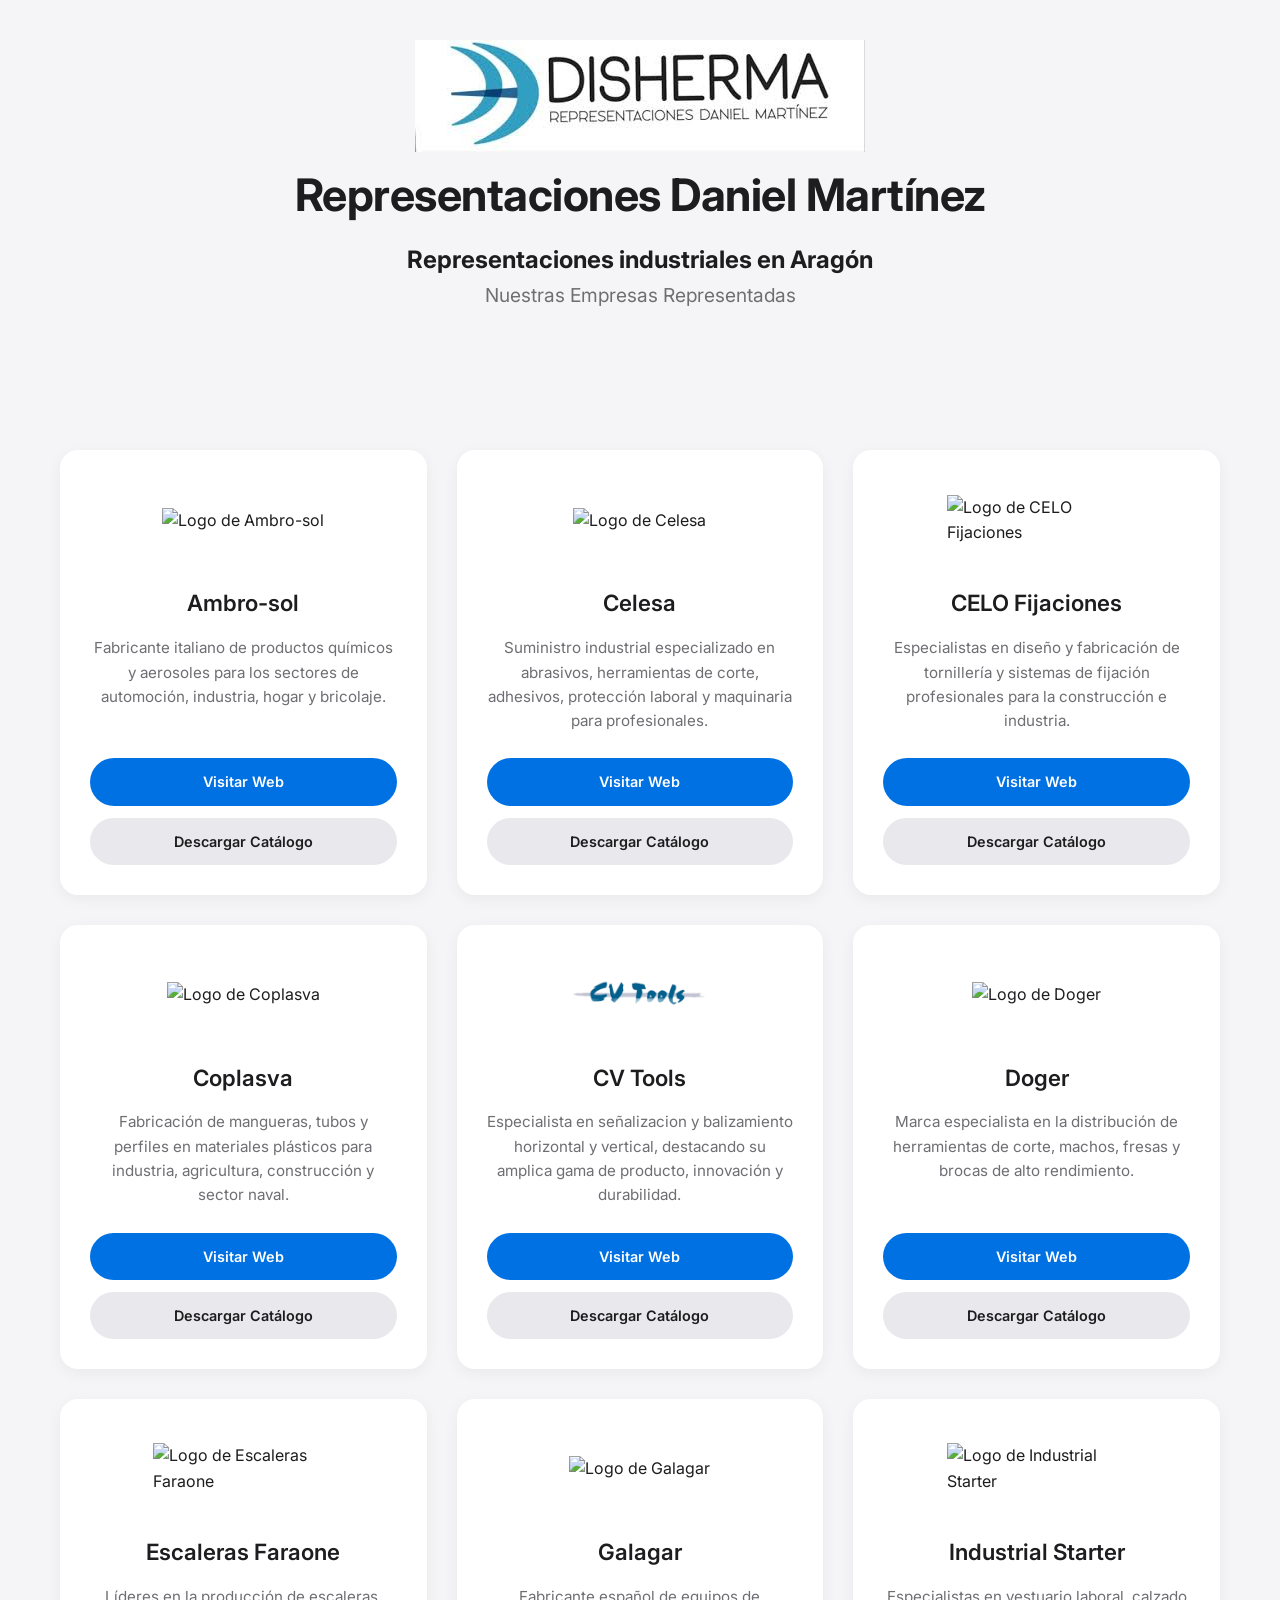
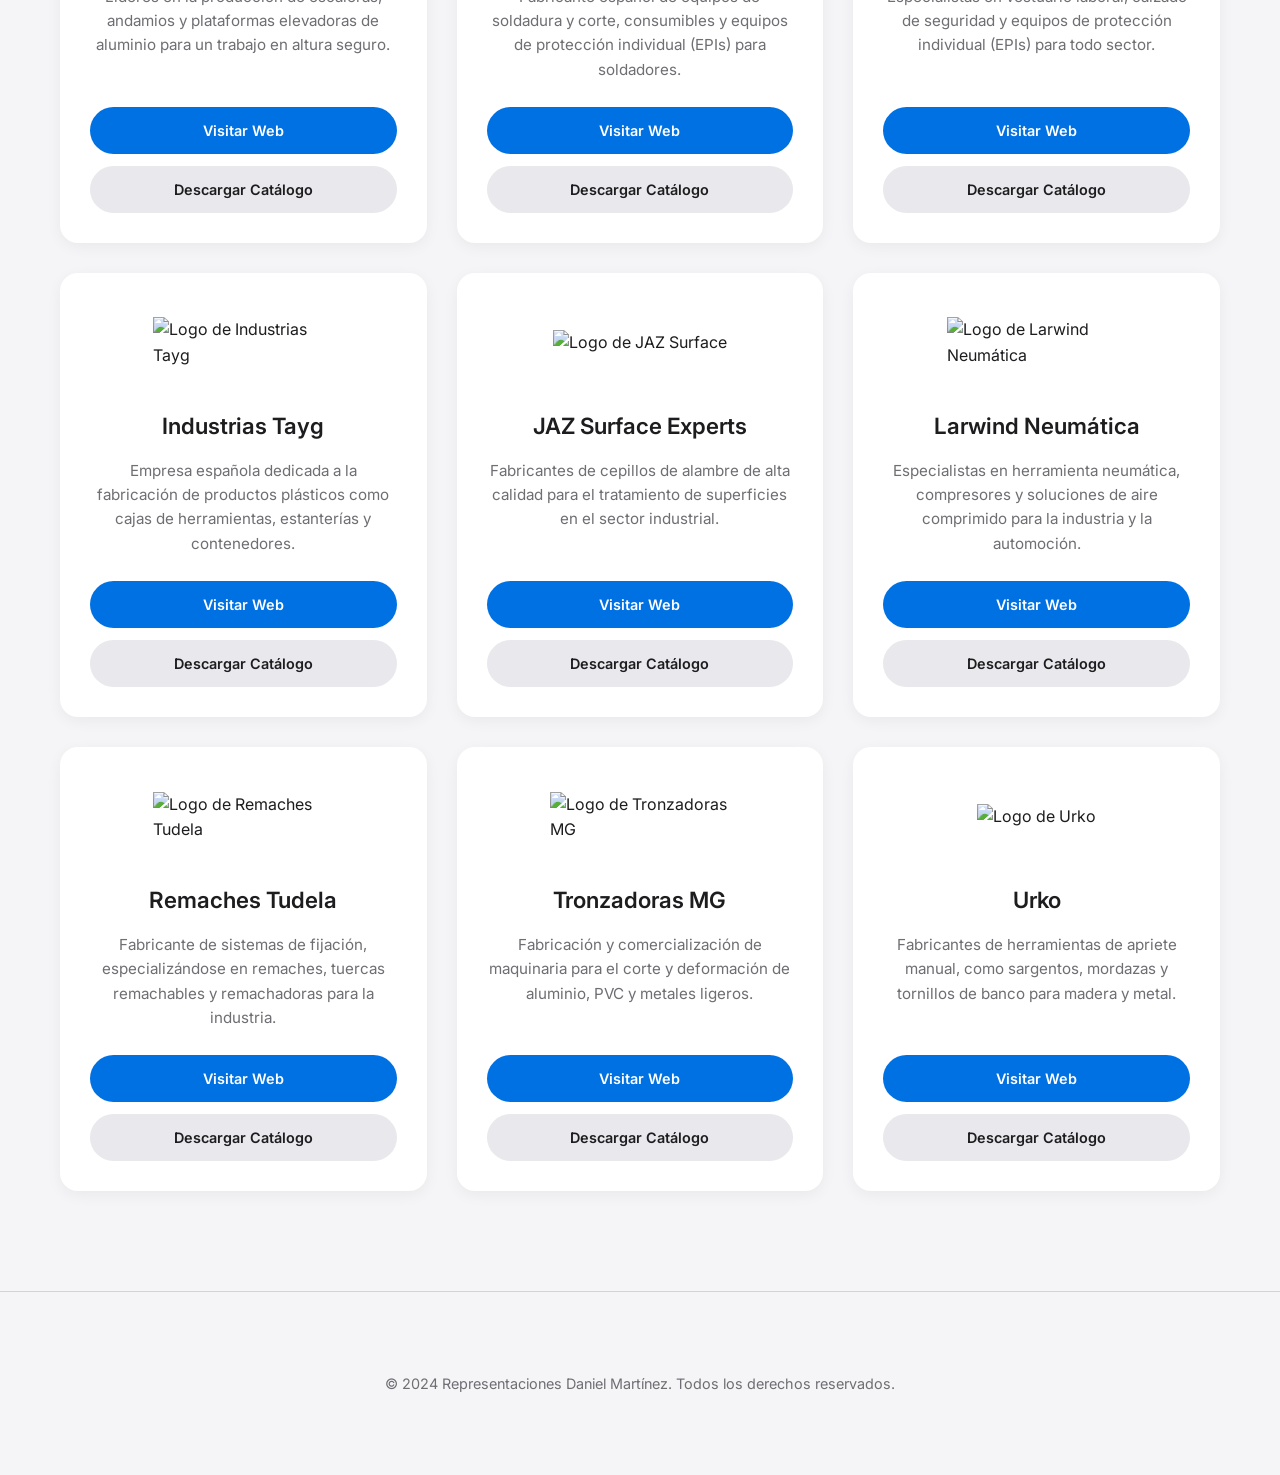
==== index.html @ 3b3a5c5c "Primer Commit" ====
<!DOCTYPE html>
<html lang="es">
<head>
    <meta charset="UTF-8">
    <meta name="viewport" content="width=device-width, initial-scale=1.0">
    <title>Representaciones Daniel Martínez - Nuestras Empresas</title>
    <link rel="preconnect" href="https://fonts.googleapis.com">
    <link rel="preconnect" href="https://fonts.gstatic.com" crossorigin>
    <link href="https://fonts.googleapis.com/css2?family=Inter:wght@400;600;700&display=swap" rel="stylesheet">
    <style>
        :root {
            --background-color: #f5f5f7;
            --card-background: #ffffff;
            --text-color-primary: #1d1d1f;
            --text-color-secondary: #6e6e73;
            --accent-color: #0071e3;
            --border-color: #d2d2d7;
        }
        * { margin: 0; padding: 0; box-sizing: border-box; }
        body {
            font-family: 'Inter', -apple-system, BlinkMacSystemFont, "Segoe UI", Roboto, Helvetica, Arial, sans-serif;
            background-color: var(--background-color);
            color: var(--text-color-primary);
            line-height: 1.6;
        }
        .container { max-width: 1200px; margin: 0 auto; padding: 40px 20px; }
        header { text-align: center; margin-bottom: 60px; }
        header h1 { font-size: 2.8rem; font-weight: 700; letter-spacing: -0.5px; margin-bottom: 10px; }
        header p { font-size: 1.2rem; color: var(--text-color-secondary); }
        .empresas-grid { display: grid; grid-template-columns: repeat(auto-fit, minmax(320px, 1fr)); gap: 30px; }
        .empresa-card {
            background-color: var(--card-background);
            border-radius: 18px;
            padding: 30px;
            box-shadow: 0 4px 15px rgba(0, 0, 0, 0.05);
            transition: transform 0.3s ease, box-shadow 0.3s ease;
            display: flex;
            flex-direction: column;
            justify-content: space-between;
        }
        .empresa-card:hover { transform: translateY(-8px); box-shadow: 0 10px 25px rgba(0, 0, 0, 0.1); }
        .empresa-logo { height: 80px; margin-bottom: 25px; display: flex; align-items: center; justify-content: center; }
        .empresa-logo img { max-height: 100%; max-width: 180px; object-fit: contain; }
        .empresa-card h3 { font-size: 1.4rem; font-weight: 600; margin-bottom: 15px; text-align: center; }
        .empresa-card .description { color: var(--text-color-secondary); font-size: 0.95rem; flex-grow: 1; margin-bottom: 25px; text-align: center; }
        .card-actions { display: flex; flex-direction: column; gap: 12px; }
        .btn { display: inline-block; padding: 12px 20px; border-radius: 99px; text-decoration: none; font-weight: 600; font-size: 0.9rem; transition: background-color 0.3s ease, color 0.3s ease; text-align: center;}
        .btn-web { background-color: var(--accent-color); color: #fff; }
        .btn-web:hover { background-color: #0077ed; }
        .btn-catalogo { background-color: #e8e8ed; color: var(--text-color-primary); }
        .btn-catalogo:hover { background-color: #dcdce1; }
        footer { text-align: center; padding: 40px 20px; margin-top: 60px; border-top: 1px solid var(--border-color); }
        footer p { color: var(--text-color-secondary); font-size: 0.9rem; }
        @media (max-width: 768px) {
            header h1 { font-size: 2.2rem; }
            header p { font-size: 1rem; }
            .empresas-grid { grid-template-columns: 1fr; }
        }
    </style>
</head>
<body>

    <header>
        <div class="container">
            <img src="img/logo_disherno.jpeg" alt="Disherma">
            <h1>Representaciones Daniel Martínez</h1>
            <h2>Representaciones industriales en Aragón</h2>
            <p>Nuestras Empresas Representadas</p>
        </div>
    </header>

    <main>
        <div class="container">
            <div class="empresas-grid">

                <!-- Ambro-sol -->
                <div class="empresa-card">
                    <div>
                        <div class="empresa-logo"><img src="img/logo_ambrosol.png" alt="Logo de Ambro-sol"></div>
                        <h3>Ambro-sol</h3>
                        <p class="description">Fabricante italiano de productos químicos y aerosoles para los sectores de automoción, industria, hogar y bricolaje.</p>
                    </div>
                    <div class="card-actions">
                        <a href="https://www.ambro-sol.com/es/" target="_blank" class="btn btn-web">Visitar Web</a>
                        <a href="catalogos/catalogo_ambrosol.pdf" download class="btn btn-catalogo">Descargar Catálogo</a>
                    </div>
                </div>

                <!-- Celesa -->
                <div class="empresa-card">
                    <div>
                        <div class="empresa-logo"><img src="img/logo_celesa.png" alt="Logo de Celesa"></div>
                        <h3>Celesa</h3>
                        <p class="description">Suministro industrial especializado en abrasivos, herramientas de corte, adhesivos, protección laboral y maquinaria para profesionales.</p>
                    </div>
                    <div class="card-actions">
                        <a href="https://www.celesa.com/" target="_blank" class="btn btn-web">Visitar Web</a>
                        <a href="catalogos/catalogo_celesa.pdf" download class="btn btn-catalogo">Descargar Catálogo</a>
                    </div>
                </div>

                <!-- CELO Fijaciones -->
                <div class="empresa-card">
                    <div>
                        <div class="empresa-logo"><img src="img/logo_celo.png" alt="Logo de CELO Fijaciones"></div>
                        <h3>CELO Fijaciones</h3>
                        <p class="description">Especialistas en diseño y fabricación de tornillería y sistemas de fijación profesionales para la construcción e industria.</p>
                    </div>
                    <div class="card-actions">
                        <a href="https://www.celofijaciones.com/es/" target="_blank" class="btn btn-web">Visitar Web</a>
                        <a href="catalogos/catalogo_celo.pdf" download class="btn btn-catalogo">Descargar Catálogo</a>
                    </div>
                </div>

                <!-- Coplasva -->
                <div class="empresa-card">
                    <div>
                        <div class="empresa-logo"><img src="img/logo_coplasva.png" alt="Logo de Coplasva"></div>
                        <h3>Coplasva</h3>
                        <p class="description">Fabricación de mangueras, tubos y perfiles en materiales plásticos para industria, agricultura, construcción y sector naval.</p>
                    </div>
                    <div class="card-actions">
                        <a href="https://www.coplasva.com/" target="_blank" class="btn btn-web">Visitar Web</a>
                        <a href="catalogos/catalogo_coplasva.pdf" download class="btn btn-catalogo">Descargar Catálogo</a>
                    </div>
                </div>
                
                <!-- CV Tools -->
                <div class="empresa-card">
                    <div>
                        <div class="empresa-logo"><img src="img/logo_cvtools.png" alt="Logo de CV Tools"></div>
                        <h3>CV Tools</h3>
                        <p class="description">Especialista en señalizacion y balizamiento horizontal y vertical, destacando su amplica gama de producto, innovación y durabilidad.</p>
                    </div>
                    <div class="card-actions">
                        <a href="https://www.cvtools.com/" target="_blank" class="btn btn-web">Visitar Web</a>
                        <a href="catalogos/catalogo_cvtools.pdf" download class="btn btn-catalogo">Descargar Catálogo</a>
                    </div>
                </div>

                <!-- Doger -->
                <div class="empresa-card">
                    <div>
                        <div class="empresa-logo"><img src="img/logo_doger.png" alt="Logo de Doger"></div>
                        <h3>Doger</h3>
                        <p class="description">Marca especialista en la distribución de herramientas de corte, machos, fresas y brocas de alto rendimiento.</p>
                    </div>
                    <div class="card-actions">
                        <a href="https://www.aslak.es/marcas/doger" target="_blank" class="btn btn-web">Visitar Web</a>
                        <a href="catalogos/catalogo_doger.pdf" download class="btn btn-catalogo">Descargar Catálogo</a>
                    </div>
                </div>

                <!-- Escaleras Faraone -->
                <div class="empresa-card">
                    <div>
                        <div class="empresa-logo"><img src="img/logo_faraone.png" alt="Logo de Escaleras Faraone"></div>
                        <h3>Escaleras Faraone</h3>
                        <p class="description">Líderes en la producción de escaleras, andamios y plataformas elevadoras de aluminio para un trabajo en altura seguro.</p>
                    </div>
                    <div class="card-actions">
                        <a href="https://www.faraone.es/" target="_blank" class="btn btn-web">Visitar Web</a>
                        <a href="catalogos/catalogo_faraone.pdf" download class="btn btn-catalogo">Descargar Catálogo</a>
                    </div>
                </div>

                <!-- Galagar -->
                <div class="empresa-card">
                    <div>
                        <div class="empresa-logo"><img src="img/logo_galagar.png" alt="Logo de Galagar"></div>
                        <h3>Galagar</h3>
                        <p class="description">Fabricante español de equipos de soldadura y corte, consumibles y equipos de protección individual (EPIs) para soldadores.</p>
                    </div>
                    <div class="card-actions">
                        <a href="https://www.galagar.com/" target="_blank" class="btn btn-web">Visitar Web</a>
                        <a href="catalogos/catalogo_galagar.pdf" download class="btn btn-catalogo">Descargar Catálogo</a>
                    </div>
                </div>

                <!-- Industrial Starter -->
                <div class="empresa-card">
                    <div>
                        <div class="empresa-logo"><img src="img/logo_starter.png" alt="Logo de Industrial Starter"></div>
                        <h3>Industrial Starter</h3>
                        <p class="description">Especialistas en vestuario laboral, calzado de seguridad y equipos de protección individual (EPIs) para todo sector.</p>
                    </div>
                    <div class="card-actions">
                        <a href="https://www.industrialstarter.com/es/" target="_blank" class="btn btn-web">Visitar Web</a>
                        <a href="catalogos/catalogo_starter.pdf" download class="btn btn-catalogo">Descargar Catálogo</a>
                    </div>
                </div>

                <!-- Industrias Tayg -->
                <div class="empresa-card">
                    <div>
                        <div class="empresa-logo"><img src="img/logo_tayg.png" alt="Logo de Industrias Tayg"></div>
                        <h3>Industrias Tayg</h3>
                        <p class="description">Empresa española dedicada a la fabricación de productos plásticos como cajas de herramientas, estanterías y contenedores.</p>
                    </div>
                    <div class="card-actions">
                        <a href="https://www.tayg.com/es/" target="_blank" class="btn btn-web">Visitar Web</a>
                        <a href="catalogos/catalogo_tayg.pdf" download class="btn btn-catalogo">Descargar Catálogo</a>
                    </div>
                </div>

                <!-- JAZ Surface -->
                <div class="empresa-card">
                    <div>
                        <div class="empresa-logo"><img src="img/logo_jaz.png" alt="Logo de JAZ Surface"></div>
                        <h3>JAZ Surface Experts</h3>
                        <p class="description">Fabricantes de cepillos de alambre de alta calidad para el tratamiento de superficies en el sector industrial.</p>
                    </div>
                    <div class="card-actions">
                        <a href="https://www.jaz-surface-experts.com/es/" target="_blank" class="btn btn-web">Visitar Web</a>
                        <a href="catalogos/catalogo_jaz.pdf" download class="btn btn-catalogo">Descargar Catálogo</a>
                    </div>
                </div>

                <!-- Larwind Neumática -->
                <div class="empresa-card">
                    <div>
                        <div class="empresa-logo"><img src="img/logo_larwind.png" alt="Logo de Larwind Neumática"></div>
                        <h3>Larwind Neumática</h3>
                        <p class="description">Especialistas en herramienta neumática, compresores y soluciones de aire comprimido para la industria y la automoción.</p>
                    </div>
                    <div class="card-actions">
                        <a href="https://larwind.es/" target="_blank" class="btn btn-web">Visitar Web</a>
                        <a href="catalogos/catalogo_larwind.pdf" download class="btn btn-catalogo">Descargar Catálogo</a>
                    </div>
                </div>

                <!-- Remaches Tudela -->
                <div class="empresa-card">
                    <div>
                        <div class="empresa-logo"><img src="img/logo_remaches_tudela.png" alt="Logo de Remaches Tudela"></div>
                        <h3>Remaches Tudela</h3>
                        <p class="description">Fabricante de sistemas de fijación, especializándose en remaches, tuercas remachables y remachadoras para la industria.</p>
                    </div>
                    <div class="card-actions">
                        <a href="https://www.brt.es/" target="_blank" class="btn btn-web">Visitar Web</a>
                        <a href="catalogos/catalogo_remaches_tudela.pdf" download class="btn btn-catalogo">Descargar Catálogo</a>
                    </div>
                </div>
                
                <!-- Tronzadoras MG -->
                <div class="empresa-card">
                    <div>
                        <div class="empresa-logo"><img src="img/logo_mg.png" alt="Logo de Tronzadoras MG"></div>
                        <h3>Tronzadoras MG</h3>
                        <p class="description">Fabricación y comercialización de maquinaria para el corte y deformación de aluminio, PVC y metales ligeros.</p>
                    </div>
                    <div class="card-actions">
                        <a href="https://tronzadorasmg.com/" target="_blank" class="btn btn-web">Visitar Web</a>
                        <a href="catalogos/catalogo_mg.pdf" download class="btn btn-catalogo">Descargar Catálogo</a>
                    </div>
                </div>

                <!-- Urko -->
                <div class="empresa-card">
                    <div>
                        <div class="empresa-logo"><img src="img/logo_urko.png" alt="Logo de Urko"></div>
                        <h3>Urko</h3>
                        <p class="description">Fabricantes de herramientas de apriete manual, como sargentos, mordazas y tornillos de banco para madera y metal.</p>
                    </div>
                    <div class="card-actions">
                        <a href="https://urko.com/" target="_blank" class="btn btn-web">Visitar Web</a>
                        <a href="catalogos/catalogo_urko.pdf" download class="btn btn-catalogo">Descargar Catálogo</a>
                    </div>
                </div>

            </div>
        </div>
    </main>

    <footer>
        <div class="container">
            <p>© 2024 Representaciones Daniel Martínez. Todos los derechos reservados.</p>
        </div>
    </footer>

</body>
</html>
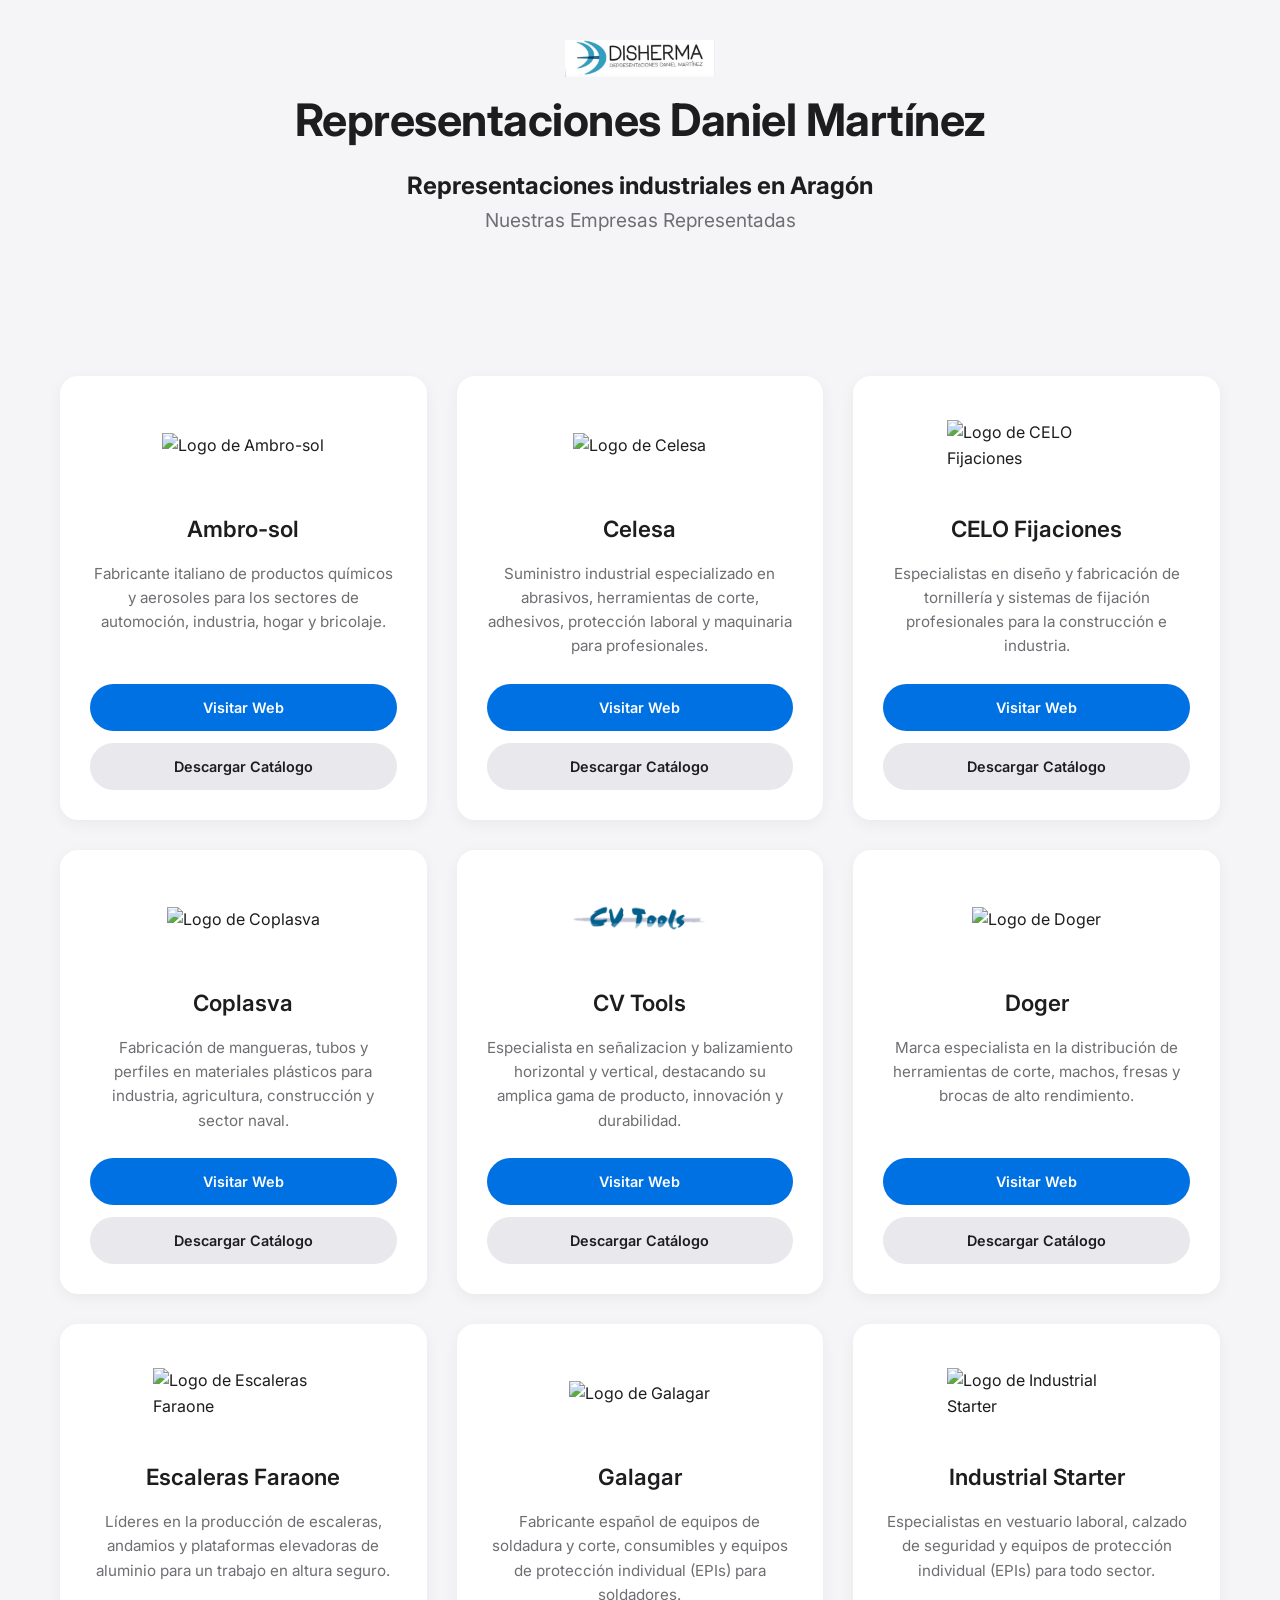
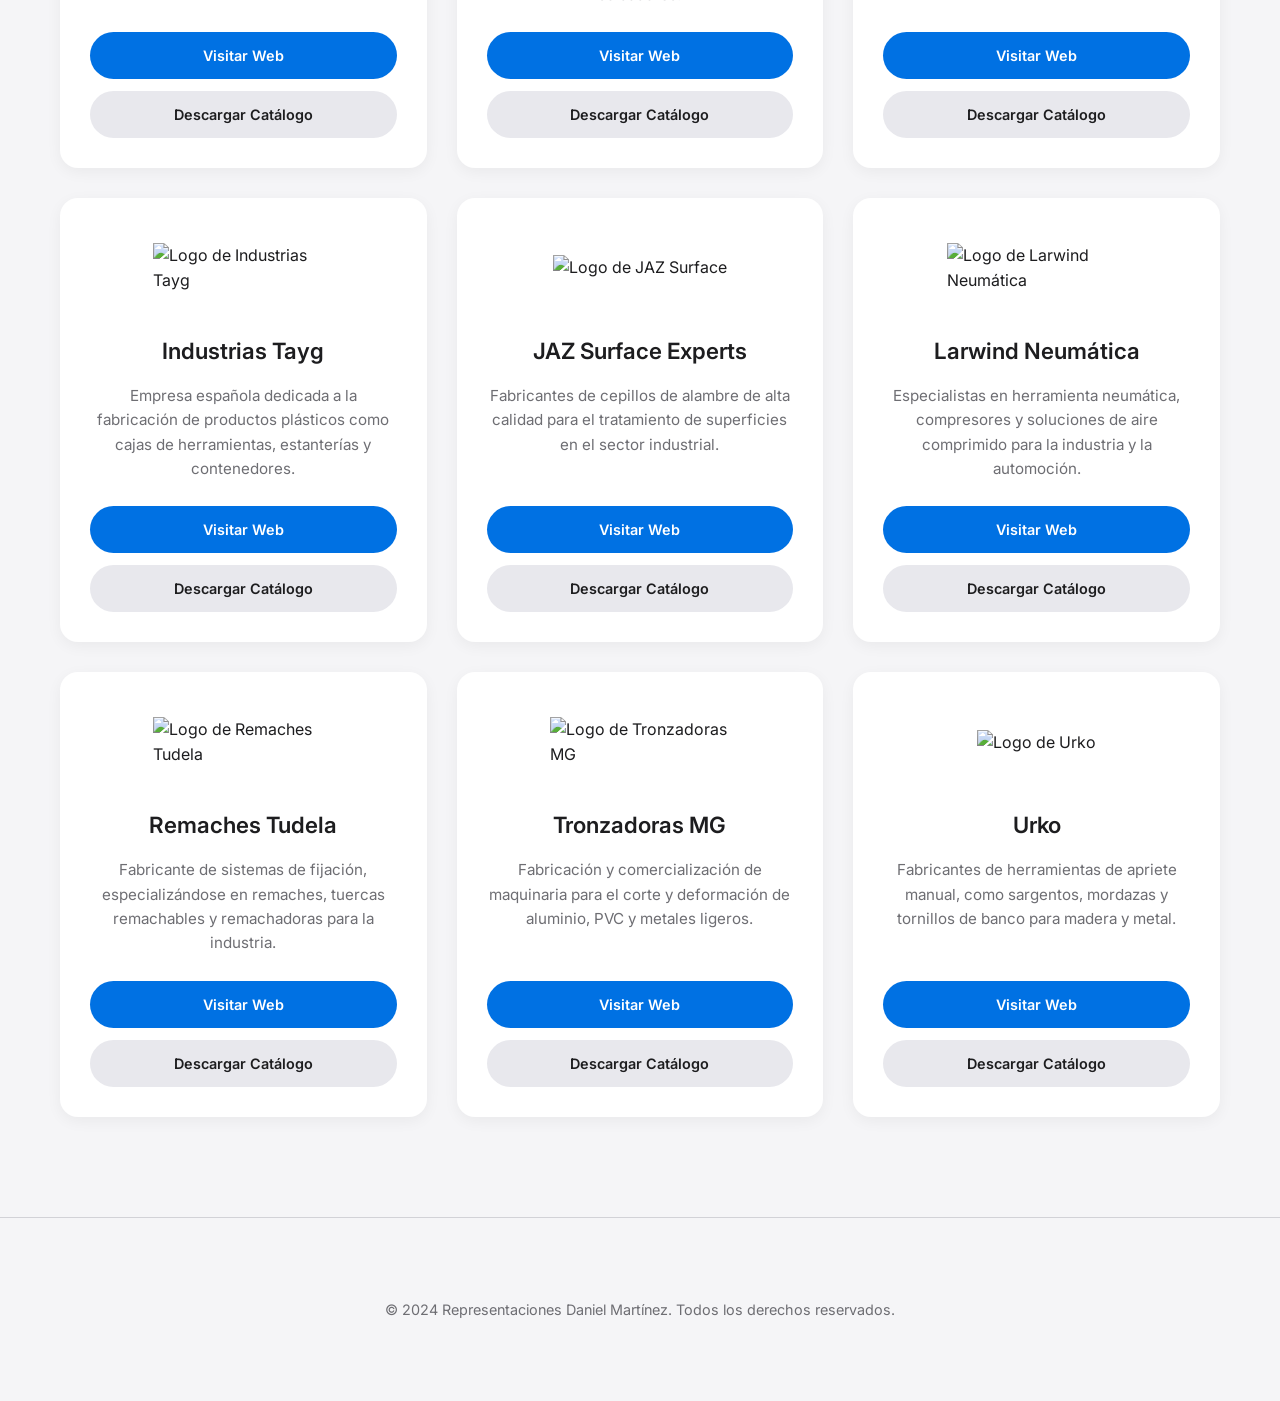
==== commit 419aec6b: "Imagen disherma pequeña" ====
--- a/index.html
+++ b/index.html
@@ -62,7 +62,7 @@
 
     <header>
         <div class="container">
-            <img src="img/logo_disherno.jpeg" alt="Disherma">
+            <img src="img/logo_disherno.jpeg" alt="Disherma" width="150px">
             <h1>Representaciones Daniel Martínez</h1>
             <h2>Representaciones industriales en Aragón</h2>
             <p>Nuestras Empresas Representadas</p>
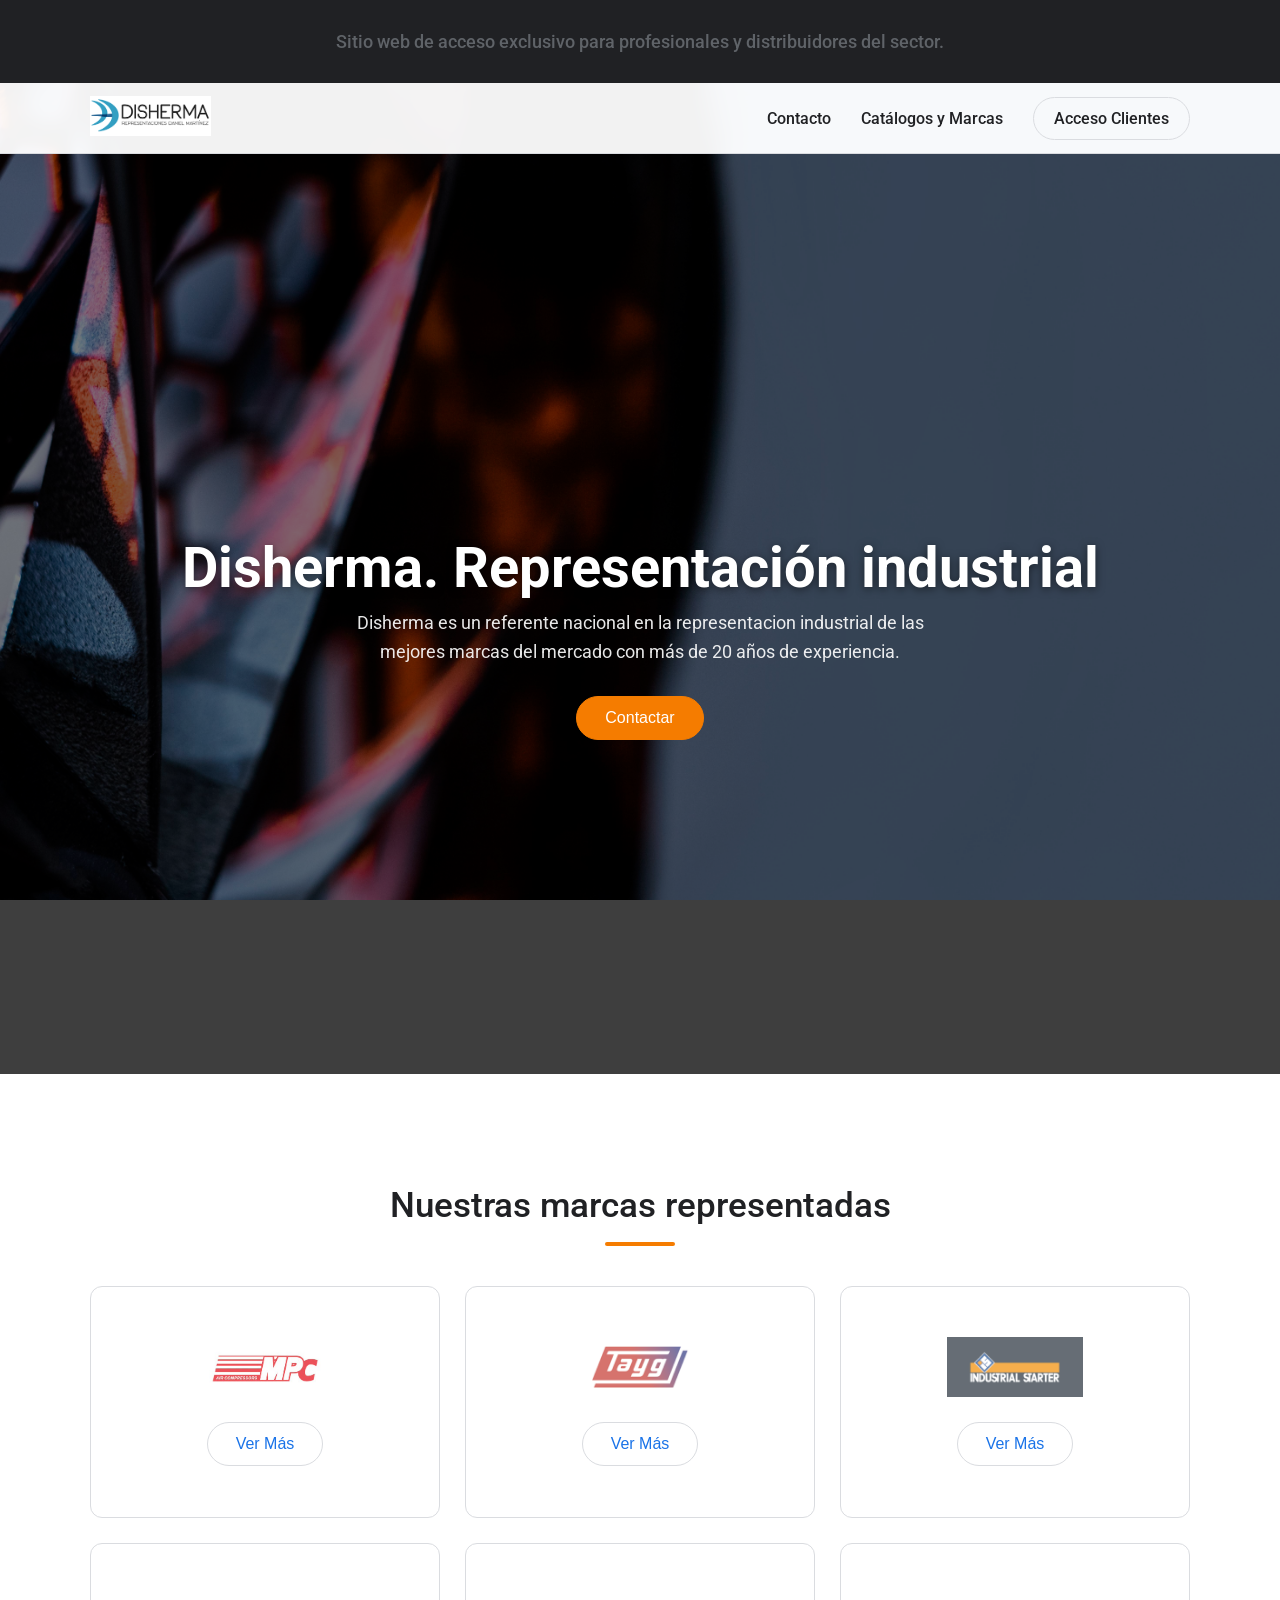
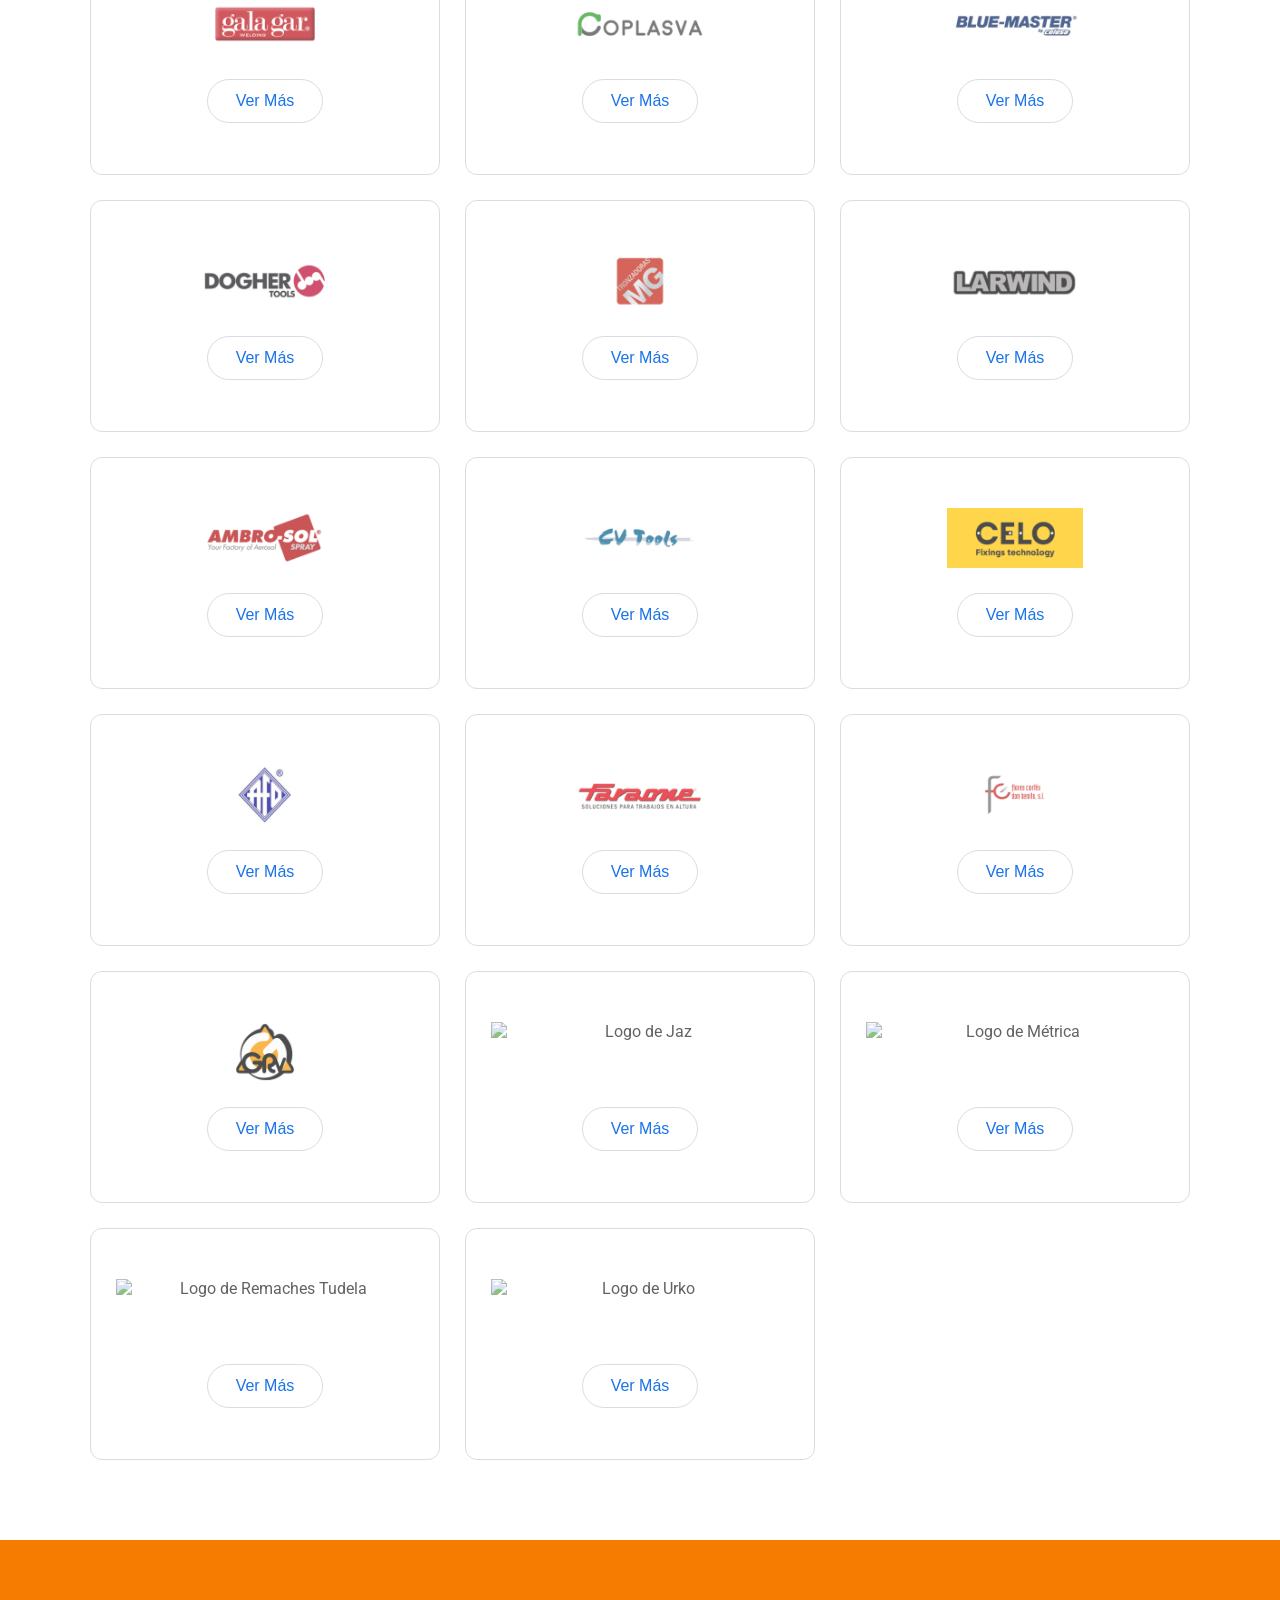
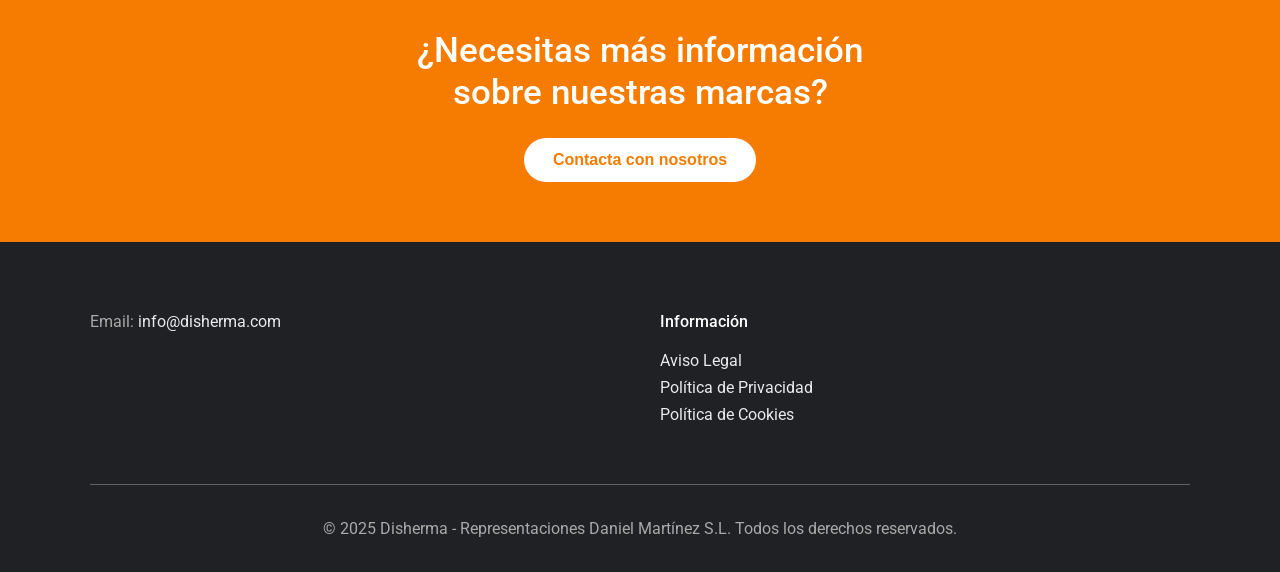
==== commit 6666a55d: "Primer commit" ====
--- a/index.html
+++ b/index.html
@@ -3,280 +3,295 @@
 <head>
     <meta charset="UTF-8">
     <meta name="viewport" content="width=device-width, initial-scale=1.0">
-    <title>Representaciones Daniel Martínez - Nuestras Empresas</title>
+    <title>Disherma - Representaciones Daniel Martínez</title>
+    <link rel="stylesheet" href="css/style.css">
     <link rel="preconnect" href="https://fonts.googleapis.com">
     <link rel="preconnect" href="https://fonts.gstatic.com" crossorigin>
-    <link href="https://fonts.googleapis.com/css2?family=Inter:wght@400;600;700&display=swap" rel="stylesheet">
+    <link href="https://fonts.googleapis.com/css2?family=Roboto:wght@300;400;500;700&display=swap" rel="stylesheet">
+    
+    <!-- === INICIO DE ESTILOS DENTRO DEL HTML === -->
     <style>
-        :root {
-            --background-color: #f5f5f7;
-            --card-background: #ffffff;
-            --text-color-primary: #1d1d1f;
-            --text-color-secondary: #6e6e73;
-            --accent-color: #0071e3;
-            --border-color: #d2d2d7;
-        }
-        * { margin: 0; padding: 0; box-sizing: border-box; }
+        /* --- SOLUCIÓN ALTERNATIVA Y MÁS SIMPLE PARA FONDO FIJO --- */
+        
+        html { scroll-behavior: smooth; }
+
         body {
-            font-family: 'Inter', -apple-system, BlinkMacSystemFont, "Segoe UI", Roboto, Helvetica, Arial, sans-serif;
-            background-color: var(--background-color);
-            color: var(--text-color-primary);
-            line-height: 1.6;
-        }
-        .container { max-width: 1200px; margin: 0 auto; padding: 40px 20px; }
-        header { text-align: center; margin-bottom: 60px; }
-        header h1 { font-size: 2.8rem; font-weight: 700; letter-spacing: -0.5px; margin-bottom: 10px; }
-        header p { font-size: 1.2rem; color: var(--text-color-secondary); }
-        .empresas-grid { display: grid; grid-template-columns: repeat(auto-fit, minmax(320px, 1fr)); gap: 30px; }
-        .empresa-card {
-            background-color: var(--card-background);
-            border-radius: 18px;
-            padding: 30px;
-            box-shadow: 0 4px 15px rgba(0, 0, 0, 0.05);
-            transition: transform 0.3s ease, box-shadow 0.3s ease;
+            margin: 0;
+            background-color: #f8f9fa; /* Un color base para el scroll */
+        }
+
+        /* 1. Aplicamos el fondo fijo directamente a la sección HERO */
+        .hero {
+            position: relative; /* Necesario para el overlay */
+            min-height: 80vh; /* Damos altura para que se vea bien el fondo */
+            padding: 100px 20px;
             display: flex;
-            flex-direction: column;
-            justify-content: space-between;
-        }
-        .empresa-card:hover { transform: translateY(-8px); box-shadow: 0 10px 25px rgba(0, 0, 0, 0.1); }
-        .empresa-logo { height: 80px; margin-bottom: 25px; display: flex; align-items: center; justify-content: center; }
-        .empresa-logo img { max-height: 100%; max-width: 180px; object-fit: contain; }
-        .empresa-card h3 { font-size: 1.4rem; font-weight: 600; margin-bottom: 15px; text-align: center; }
-        .empresa-card .description { color: var(--text-color-secondary); font-size: 0.95rem; flex-grow: 1; margin-bottom: 25px; text-align: center; }
-        .card-actions { display: flex; flex-direction: column; gap: 12px; }
-        .btn { display: inline-block; padding: 12px 20px; border-radius: 99px; text-decoration: none; font-weight: 600; font-size: 0.9rem; transition: background-color 0.3s ease, color 0.3s ease; text-align: center;}
-        .btn-web { background-color: var(--accent-color); color: #fff; }
-        .btn-web:hover { background-color: #0077ed; }
-        .btn-catalogo { background-color: #e8e8ed; color: var(--text-color-primary); }
-        .btn-catalogo:hover { background-color: #dcdce1; }
-        footer { text-align: center; padding: 40px 20px; margin-top: 60px; border-top: 1px solid var(--border-color); }
-        footer p { color: var(--text-color-secondary); font-size: 0.9rem; }
+            align-items: center;
+            justify-content: center;
+            text-align: center;
+            color: white;
+
+            /* Propiedades del fondo fijo */
+            background-image: url('img/background-industrial.jpg'); 
+            background-attachment: fixed;
+            background-position: center;
+            background-repeat: no-repeat;
+            background-size: cover;
+        }
+
+        /* 2. Overlay oscuro para mejorar la legibilidad del texto */
+        .hero::before {
+            content: '';
+            position: absolute;
+            top: 0;
+            left: 0;
+            width: 100%;
+            height: 100%;
+            background-color: rgba(0, 0, 0, 0.5);
+            z-index: 1; /* Se coloca entre el fondo y el contenido */
+        }
+
+        /* 3. El container del hero debe estar por encima del overlay */
+        .hero .container {
+            position: relative;
+            z-index: 2;
+        }
+        
+        /* 4. Mejoras Profesionales (se mantienen) */
+        .hero h1 {
+            font-size: 3.5rem;
+            font-weight: 700;
+            text-shadow: 0 2px 8px rgba(0,0,0,0.5);
+        }
+        
+        @keyframes fadeIn {
+            from { opacity: 0; transform: translateY(20px); }
+            to { opacity: 1; transform: translateY(0); }
+        }
+        .hero h1 { animation: fadeIn 1s ease-out 0.2s both; }
+        .hero .subtitle { animation: fadeIn 1s ease-out 0.5s both; }
+        .hero .btn { animation: fadeIn 1s ease-out 0.8s both; }
+
+        #marcas h2 {
+            position: relative;
+            padding-bottom: 20px;
+        }
+        #marcas h2::after {
+            content: '';
+            position: absolute;
+            bottom: 0;
+            left: 50%;
+            transform: translateX(-50%);
+            width: 70px;
+            height: 4px;
+            background-color: #f57c00;
+            border-radius: 2px;
+        }
+
+        .brand-logo-preview { 
+            filter: grayscale(100%);
+            opacity: 0.7;
+            transition: filter 0.3s ease, opacity 0.3s ease;
+        }
+        .brand-item-preview:hover .brand-logo-preview {
+            filter: grayscale(0%);
+            opacity: 1;
+        }
+        .brand-item-preview:hover {
+             transform: translateY(-8px);
+             box-shadow: 0 10px 25px rgba(0,0,0,0.1);
+        }
+
+        .mobile-access-button { display: none; }
+        
         @media (max-width: 768px) {
-            header h1 { font-size: 2.2rem; }
-            header p { font-size: 1rem; }
-            .empresas-grid { grid-template-columns: 1fr; }
+            .main-nav { display: none; }
+            .mobile-access-button { display: inline-block; }
+            .hero { min-height: 60vh; } /* Ajuste para móviles */
         }
     </style>
+    <!-- === FIN DE ESTILOS DENTRO DEL HTML === -->
 </head>
 <body>
 
-    <header>
+    <!-- Ya no necesitamos los divs .site-background ni .site-wrapper -->
+
+    <div class="professional-notice">
         <div class="container">
-            <img src="img/logo_disherno.jpeg" alt="Disherma" width="150px">
-            <h1>Representaciones Daniel Martínez</h1>
-            <h2>Representaciones industriales en Aragón</h2>
-            <p>Nuestras Empresas Representadas</p>
+            <p>Sitio web de acceso exclusivo para profesionales y distribuidores del sector.</p>
         </div>
-    </header>
-
-    <main>
-        <div class="container">
-            <div class="empresas-grid">
-
-                <!-- Ambro-sol -->
-                <div class="empresa-card">
-                    <div>
-                        <div class="empresa-logo"><img src="img/logo_ambrosol.png" alt="Logo de Ambro-sol"></div>
-                        <h3>Ambro-sol</h3>
-                        <p class="description">Fabricante italiano de productos químicos y aerosoles para los sectores de automoción, industria, hogar y bricolaje.</p>
+    </div>
+
+    <header class="landing-header">
+        <div class="container header-container">
+            <a href="index.html"><img src="img/log_disherma.png" alt="Logo de Disherma" class="logo"></a>
+            
+            <nav class="main-nav">
+                <ul>
+                    <li><a href="#" class="protected-link" data-href="contacto.html">Contacto</a></li>
+                    <li><a href="#" class="protected-link" data-href="marcas.html">Catálogos y Marcas</a></li>
+                    <li><a href="#" class="btn btn-secondary login-trigger">Acceso Clientes</a></li>
+                </ul>
+            </nav>
+
+            <a href="#" class="btn btn-secondary login-trigger mobile-access-button">Acceso Clientes</a>
+        </header>
+
+        <main>
+            <!-- La sección hero ahora contiene el fondo fijo -->
+            <section class="hero">
+                <div class="container">
+                    <h1>Disherma. Representación industrial</h1>
+                    <p class="subtitle">Disherma es un referente nacional en la representacion industrial de las mejores marcas del mercado con más de 20 años de experiencia.</p>
+                    <button class="btn btn-accent protected-link" data-href="contacto.html">Contactar</button>
+                </div>
+            </section>
+           
+            <section id="marcas" class="brands-preview">
+                <div class="container">
+                    <h2>Nuestras marcas representadas</h2>
+                    <div class="brands-grid-preview">
+                        <!-- Fila 1 -->
+                        <div class="brand-item-preview">
+                            <img src="img/log_euromaquinas.png" alt="Logo de Euromáquinas" class="brand-logo-preview">
+                            <button class="btn btn-secondary protected-link" data-href="marcas.html">Ver Más</button>
+                        </div>
+                        <div class="brand-item-preview">
+                            <img src="img/log_tayg.png" alt="Logo de Industrias Tayg" class="brand-logo-preview">
+                            <button class="btn btn-secondary protected-link" data-href="marcas.html">Ver Más</button>
+                        </div>
+                        <div class="brand-item-preview">
+                            <img src="img/log_Starter.png" alt="Logo de Industrial Starter" class="brand-logo-preview">
+                            <button class="btn btn-secondary protected-link" data-href="marcas.html">Ver Más</button>
+                        </div>
+                        <!-- Fila 2 -->
+                        <div class="brand-item-preview">
+                            <img src="img/log_Galagar.png" alt="Logo de Gala Gar" class="brand-logo-preview">
+                            <button class="btn btn-secondary protected-link" data-href="marcas.html">Ver Más</button>
+                        </div>
+                        <div class="brand-item-preview">
+                            <img src="img/log_Coplasva.png" alt="Logo de Coplasva" class="brand-logo-preview">
+                            <button class="btn btn-secondary protected-link" data-href="marcas.html">Ver Más</button>
+                        </div>
+                        <div class="brand-item-preview">
+                            <img src="img/log_BlueMaster.png" alt="Logo de Celesa Bluemaster" class="brand-logo-preview">
+                            <button class="btn btn-secondary protected-link" data-href="marcas.html">Ver Más</button>
+                        </div>
+                        <!-- Fila 3 -->
+                        <div class="brand-item-preview">
+                            <img src="img/log_Dogher.png" alt="Logo de Dogher Tools" class="brand-logo-preview">
+                            <button class="btn btn-secondary protected-link" data-href="marcas.html">Ver Más</button>
+                        </div>
+                        <div class="brand-item-preview">
+                            <img src="img/log_tronazadoras_mg.png" alt="Logo de Tronzadoras MG" class="brand-logo-preview">
+                            <button class="btn btn-secondary protected-link" data-href="marcas.html">Ver Más</button>
+                        </div>
+                        <div class="brand-item-preview">
+                            <img src="img/log_Larwind.png" alt="Logo de Larwind Neumática" class="brand-logo-preview">
+                            <button class="btn btn-secondary protected-link" data-href="marcas.html">Ver Más</button>
+                        </div>
+                        <!-- Fila 4 -->
+                        <div class="brand-item-preview">
+                            <img src="img/log_Ambrosol.png" alt="Logo de Ambro-sol" class="brand-logo-preview">
+                            <button class="btn btn-secondary protected-link" data-href="marcas.html">Ver Más</button>
+                        </div>
+                        <div class="brand-item-preview">
+                            <img src="img/log_CVTools.png" alt="Logo de CV Tools" class="brand-logo-preview">
+                            <button class="btn btn-secondary protected-link" data-href="marcas.html">Ver Más</button>
+                        </div>
+                        <div class="brand-item-preview">
+                            <img src="img/log_Celo.png" alt="Logo de Celo Fixings" class="brand-logo-preview">
+                            <button class="btn btn-secondary protected-link" data-href="marcas.html">Ver Más</button>
+                        </div>
+                        <!-- Fila 5 -->
+                        <div class="brand-item-preview">
+                            <img src="img/log_ruedas_Afo.png" alt="Logo de Ruedas AFO" class="brand-logo-preview">
+                            <button class="btn btn-secondary protected-link" data-href="marcas.html">Ver Más</button>
+                        </div>
+                        <div class="brand-item-preview">
+                            <img src="img/log_faraone.png" alt="Logo de Escaleras Faraone" class="brand-logo-preview">
+                            <button class="btn btn-secondary protected-link" data-href="marcas.html">Ver Más</button>
+                        </div>
+                        <div class="brand-item-preview">
+                            <img src="img/log_flores_cortes.jpg" alt="Logo de Flores Cortes" class="brand-logo-preview">
+                            <button class="btn btn-secondary protected-link" data-href="marcas.html">Ver Más</button>
+                        </div>
+                        <!-- Fila 6 -->
+                        <div class="brand-item-preview">
+                            <img src="img/log_grv.jpg" alt="Logo de GRV" class="brand-logo-preview">
+                            <button class="btn btn-secondary protected-link" data-href="marcas.html">Ver Más</button>
+                        </div>
+                        <div class="brand-item-preview">
+                            <img src="img/log_jaz.png" alt="Logo de Jaz" class="brand-logo-preview">
+                            <button class="btn btn-secondary protected-link" data-href="marcas.html">Ver Más</button>
+                        </div>
+                        <!-- Fila 7 -->
+                        <div class="brand-item-preview">
+                            <img src="img/log_metrica.png" alt="Logo de Métrica" class="brand-logo-preview">
+                            <button class="btn btn-secondary protected-link" data-href="marcas.html">Ver Más</button>
+                        </div>
+                        <div class="brand-item-preview">
+                            <img src="img/log_remaches_tudela.png" alt="Logo de Remaches Tudela" class="brand-logo-preview">
+                            <button class="btn btn-secondary protected-link" data-href="marcas.html">Ver Más</button>
+                        </div>
+                        <div class="brand-item-preview">
+                            <img src="img/log_urko.png" alt="Logo de Urko" class="brand-logo-preview">
+                            <button class="btn btn-secondary protected-link" data-href="marcas.html">Ver Más</button>
+                        </div>
                     </div>
-                    <div class="card-actions">
-                        <a href="https://www.ambro-sol.com/es/" target="_blank" class="btn btn-web">Visitar Web</a>
-                        <a href="catalogos/catalogo_ambrosol.pdf" download class="btn btn-catalogo">Descargar Catálogo</a>
+                </div>
+            </section>
+
+            <section class="cta-section">
+                <div class="container">
+                    <h2>¿Necesitas más información<br>sobre nuestras marcas?</h2>
+                    <button class="btn protected-link" data-href="contacto.html">Contacta con nosotros</button>
+                </div>
+            </section>
+        </main>
+
+        <footer class="main-footer">
+            <div class="container">
+                <div class="footer-content">
+                    <div class="footer-contact">
+                        <p>Email: <a href="mailto:info@disherma.com">info@disherma.com</a></p>
                     </div>
-                </div>
-
-                <!-- Celesa -->
-                <div class="empresa-card">
-                    <div>
-                        <div class="empresa-logo"><img src="img/logo_celesa.png" alt="Logo de Celesa"></div>
-                        <h3>Celesa</h3>
-                        <p class="description">Suministro industrial especializado en abrasivos, herramientas de corte, adhesivos, protección laboral y maquinaria para profesionales.</p>
+                    <div class="footer-legal">
+                        <h4>Información</h4>
+                        <ul>
+                            <li><a href="#" class="protected-link" data-href="aviso-legal.html">Aviso Legal</a></li>
+                            <li><a href="#" class="protected-link" data-href="politica-privacidad.html">Política de Privacidad</a></li>
+                            <li><a href="#" class="protected-link" data-href="politica-cookies.html">Política de Cookies</a></li>
+                        </ul>
                     </div>
-                    <div class="card-actions">
-                        <a href="https://www.celesa.com/" target="_blank" class="btn btn-web">Visitar Web</a>
-                        <a href="catalogos/catalogo_celesa.pdf" download class="btn btn-catalogo">Descargar Catálogo</a>
-                    </div>
-                </div>
-
-                <!-- CELO Fijaciones -->
-                <div class="empresa-card">
-                    <div>
-                        <div class="empresa-logo"><img src="img/logo_celo.png" alt="Logo de CELO Fijaciones"></div>
-                        <h3>CELO Fijaciones</h3>
-                        <p class="description">Especialistas en diseño y fabricación de tornillería y sistemas de fijación profesionales para la construcción e industria.</p>
-                    </div>
-                    <div class="card-actions">
-                        <a href="https://www.celofijaciones.com/es/" target="_blank" class="btn btn-web">Visitar Web</a>
-                        <a href="catalogos/catalogo_celo.pdf" download class="btn btn-catalogo">Descargar Catálogo</a>
-                    </div>
-                </div>
-
-                <!-- Coplasva -->
-                <div class="empresa-card">
-                    <div>
-                        <div class="empresa-logo"><img src="img/logo_coplasva.png" alt="Logo de Coplasva"></div>
-                        <h3>Coplasva</h3>
-                        <p class="description">Fabricación de mangueras, tubos y perfiles en materiales plásticos para industria, agricultura, construcción y sector naval.</p>
-                    </div>
-                    <div class="card-actions">
-                        <a href="https://www.coplasva.com/" target="_blank" class="btn btn-web">Visitar Web</a>
-                        <a href="catalogos/catalogo_coplasva.pdf" download class="btn btn-catalogo">Descargar Catálogo</a>
-                    </div>
-                </div>
-                
-                <!-- CV Tools -->
-                <div class="empresa-card">
-                    <div>
-                        <div class="empresa-logo"><img src="img/logo_cvtools.png" alt="Logo de CV Tools"></div>
-                        <h3>CV Tools</h3>
-                        <p class="description">Especialista en señalizacion y balizamiento horizontal y vertical, destacando su amplica gama de producto, innovación y durabilidad.</p>
-                    </div>
-                    <div class="card-actions">
-                        <a href="https://www.cvtools.com/" target="_blank" class="btn btn-web">Visitar Web</a>
-                        <a href="catalogos/catalogo_cvtools.pdf" download class="btn btn-catalogo">Descargar Catálogo</a>
-                    </div>
-                </div>
-
-                <!-- Doger -->
-                <div class="empresa-card">
-                    <div>
-                        <div class="empresa-logo"><img src="img/logo_doger.png" alt="Logo de Doger"></div>
-                        <h3>Doger</h3>
-                        <p class="description">Marca especialista en la distribución de herramientas de corte, machos, fresas y brocas de alto rendimiento.</p>
-                    </div>
-                    <div class="card-actions">
-                        <a href="https://www.aslak.es/marcas/doger" target="_blank" class="btn btn-web">Visitar Web</a>
-                        <a href="catalogos/catalogo_doger.pdf" download class="btn btn-catalogo">Descargar Catálogo</a>
-                    </div>
-                </div>
-
-                <!-- Escaleras Faraone -->
-                <div class="empresa-card">
-                    <div>
-                        <div class="empresa-logo"><img src="img/logo_faraone.png" alt="Logo de Escaleras Faraone"></div>
-                        <h3>Escaleras Faraone</h3>
-                        <p class="description">Líderes en la producción de escaleras, andamios y plataformas elevadoras de aluminio para un trabajo en altura seguro.</p>
-                    </div>
-                    <div class="card-actions">
-                        <a href="https://www.faraone.es/" target="_blank" class="btn btn-web">Visitar Web</a>
-                        <a href="catalogos/catalogo_faraone.pdf" download class="btn btn-catalogo">Descargar Catálogo</a>
-                    </div>
-                </div>
-
-                <!-- Galagar -->
-                <div class="empresa-card">
-                    <div>
-                        <div class="empresa-logo"><img src="img/logo_galagar.png" alt="Logo de Galagar"></div>
-                        <h3>Galagar</h3>
-                        <p class="description">Fabricante español de equipos de soldadura y corte, consumibles y equipos de protección individual (EPIs) para soldadores.</p>
-                    </div>
-                    <div class="card-actions">
-                        <a href="https://www.galagar.com/" target="_blank" class="btn btn-web">Visitar Web</a>
-                        <a href="catalogos/catalogo_galagar.pdf" download class="btn btn-catalogo">Descargar Catálogo</a>
-                    </div>
-                </div>
-
-                <!-- Industrial Starter -->
-                <div class="empresa-card">
-                    <div>
-                        <div class="empresa-logo"><img src="img/logo_starter.png" alt="Logo de Industrial Starter"></div>
-                        <h3>Industrial Starter</h3>
-                        <p class="description">Especialistas en vestuario laboral, calzado de seguridad y equipos de protección individual (EPIs) para todo sector.</p>
-                    </div>
-                    <div class="card-actions">
-                        <a href="https://www.industrialstarter.com/es/" target="_blank" class="btn btn-web">Visitar Web</a>
-                        <a href="catalogos/catalogo_starter.pdf" download class="btn btn-catalogo">Descargar Catálogo</a>
-                    </div>
-                </div>
-
-                <!-- Industrias Tayg -->
-                <div class="empresa-card">
-                    <div>
-                        <div class="empresa-logo"><img src="img/logo_tayg.png" alt="Logo de Industrias Tayg"></div>
-                        <h3>Industrias Tayg</h3>
-                        <p class="description">Empresa española dedicada a la fabricación de productos plásticos como cajas de herramientas, estanterías y contenedores.</p>
-                    </div>
-                    <div class="card-actions">
-                        <a href="https://www.tayg.com/es/" target="_blank" class="btn btn-web">Visitar Web</a>
-                        <a href="catalogos/catalogo_tayg.pdf" download class="btn btn-catalogo">Descargar Catálogo</a>
-                    </div>
-                </div>
-
-                <!-- JAZ Surface -->
-                <div class="empresa-card">
-                    <div>
-                        <div class="empresa-logo"><img src="img/logo_jaz.png" alt="Logo de JAZ Surface"></div>
-                        <h3>JAZ Surface Experts</h3>
-                        <p class="description">Fabricantes de cepillos de alambre de alta calidad para el tratamiento de superficies en el sector industrial.</p>
-                    </div>
-                    <div class="card-actions">
-                        <a href="https://www.jaz-surface-experts.com/es/" target="_blank" class="btn btn-web">Visitar Web</a>
-                        <a href="catalogos/catalogo_jaz.pdf" download class="btn btn-catalogo">Descargar Catálogo</a>
-                    </div>
-                </div>
-
-                <!-- Larwind Neumática -->
-                <div class="empresa-card">
-                    <div>
-                        <div class="empresa-logo"><img src="img/logo_larwind.png" alt="Logo de Larwind Neumática"></div>
-                        <h3>Larwind Neumática</h3>
-                        <p class="description">Especialistas en herramienta neumática, compresores y soluciones de aire comprimido para la industria y la automoción.</p>
-                    </div>
-                    <div class="card-actions">
-                        <a href="https://larwind.es/" target="_blank" class="btn btn-web">Visitar Web</a>
-                        <a href="catalogos/catalogo_larwind.pdf" download class="btn btn-catalogo">Descargar Catálogo</a>
-                    </div>
-                </div>
-
-                <!-- Remaches Tudela -->
-                <div class="empresa-card">
-                    <div>
-                        <div class="empresa-logo"><img src="img/logo_remaches_tudela.png" alt="Logo de Remaches Tudela"></div>
-                        <h3>Remaches Tudela</h3>
-                        <p class="description">Fabricante de sistemas de fijación, especializándose en remaches, tuercas remachables y remachadoras para la industria.</p>
-                    </div>
-                    <div class="card-actions">
-                        <a href="https://www.brt.es/" target="_blank" class="btn btn-web">Visitar Web</a>
-                        <a href="catalogos/catalogo_remaches_tudela.pdf" download class="btn btn-catalogo">Descargar Catálogo</a>
-                    </div>
-                </div>
-                
-                <!-- Tronzadoras MG -->
-                <div class="empresa-card">
-                    <div>
-                        <div class="empresa-logo"><img src="img/logo_mg.png" alt="Logo de Tronzadoras MG"></div>
-                        <h3>Tronzadoras MG</h3>
-                        <p class="description">Fabricación y comercialización de maquinaria para el corte y deformación de aluminio, PVC y metales ligeros.</p>
-                    </div>
-                    <div class="card-actions">
-                        <a href="https://tronzadorasmg.com/" target="_blank" class="btn btn-web">Visitar Web</a>
-                        <a href="catalogos/catalogo_mg.pdf" download class="btn btn-catalogo">Descargar Catálogo</a>
-                    </div>
-                </div>
-
-                <!-- Urko -->
-                <div class="empresa-card">
-                    <div>
-                        <div class="empresa-logo"><img src="img/logo_urko.png" alt="Logo de Urko"></div>
-                        <h3>Urko</h3>
-                        <p class="description">Fabricantes de herramientas de apriete manual, como sargentos, mordazas y tornillos de banco para madera y metal.</p>
-                    </div>
-                    <div class="card-actions">
-                        <a href="https://urko.com/" target="_blank" class="btn btn-web">Visitar Web</a>
-                        <a href="catalogos/catalogo_urko.pdf" download class="btn btn-catalogo">Descargar Catálogo</a>
-                    </div>
-                </div>
-
+                </div>
+                <div class="footer-bottom">
+                    <p>© 2025 Disherma - Representaciones Daniel Martínez S.L. Todos los derechos reservados.</p>
+                </div>
             </div>
+        </footer>
+
+    <!-- El Modal de login queda fuera del wrapper para que se posicione sobre todo -->
+    <div id="login-modal" class="modal">
+        <div class="modal-content">
+            <span class="close-button">×</span>
+            <h3>Área de Clientes</h3>
+            <p><strong>Acceso exclusivo para profesionales.</strong> Introduce tus credenciales para continuar.</p>
+            <form id="login-form">
+                <div class="form-group">
+                    <label for="username">Usuario</label>
+                    <input type="text" id="username" required>
+                </div>
+                <div class="form-group">
+                    <label for="password">Contraseña</label>
+                    <input type="password" id="password" required>
+                </div>
+                <p id="login-error" class="error-message">Usuario o contraseña incorrectos.</p>
+                <button type="submit" class="btn btn-primary">Acceder</button>
+            </form>
         </div>
-    </main>
-
-    <footer>
-        <div class="container">
-            <p>© 2024 Representaciones Daniel Martínez. Todos los derechos reservados.</p>
-        </div>
-    </footer>
-
+    </div>
+
+    <script src="js/script.js"></script>
 </body>
 </html>
--- a/css/style.css
+++ b/css/style.css
@@ -0,0 +1,169 @@
+/* --- VARIABLES Y ESTILOS GLOBALES --- */
+:root {
+    --primary-color: #1a73e8;
+    --accent-color: #f57c00;
+    --text-color: #202124;
+    --secondary-text-color: #5f6368;
+    --background-color: #ffffff;
+    --light-gray-bg: #f8f9fa;
+    --border-color: #dadce0;
+}
+
+body {
+    font-family: 'Roboto', -apple-system, BlinkMacSystemFont, "Segoe UI", sans-serif;
+    margin: 0;
+    color: var(--text-color);
+    background-color: var(--background-color); 
+    position: relative; 
+    -webkit-font-smoothing: antialiased;
+    -moz-osx-font-smoothing: grayscale;
+}
+
+/* === MODIFICACIÓN 1: Solución CSS-Only para el fondo fijo === */
+/* Usamos un pseudo-elemento en el body para no tener que modificar el HTML */
+body::before {
+    content: '';
+    position: fixed;
+    top: 0;
+    left: 0;
+    width: 100%;
+    height: 100vh; /* Altura de la ventana */
+    z-index: -1; /* Lo enviamos detrás de todo el contenido */
+    
+    background-image: url('../img/background-industrial.jpg'); 
+    background-size: cover;
+    background-position: center center;
+    background-repeat: no-repeat;
+}
+
+.container {
+    max-width: 1100px;
+    margin: 0 auto;
+    padding: 0 20px;
+}
+
+h1, h2, h3, h4 { font-weight: 500; }
+h1 { font-size: 2.8rem; margin-bottom: 0.5rem; color: white; }
+h2 { font-size: 2.2rem; margin-bottom: 1rem; text-align: center; }
+h3 { font-size: 1.4rem; color: var(--text-color); margin-top: 30px; margin-bottom: 15px; }
+h4 { color: var(--text-color); margin-top: 20px; margin-bottom: 10px; }
+p, li { font-size: 1.1rem; line-height: 1.6; color: var(--secondary-text-color); }
+a { color: var(--primary-color); text-decoration: none; transition: color 0.2s ease-in-out; }
+a:hover { color: var(--accent-color); text-decoration: none; }
+
+/* --- BOTONES --- */
+.btn { display: inline-block; padding: 12px 28px; border-radius: 50px; font-size: 1rem; font-weight: 500; text-decoration: none; border: 1px solid transparent; cursor: pointer; transition: all 0.3s ease; text-align: center; }
+.btn:hover { transform: translateY(-3px); box-shadow: 0 4px 10px rgba(0,0,0,0.1); text-decoration: none; }
+.btn-primary { background-color: var(--primary-color); color: white; border-color: var(--primary-color); }
+.btn-primary:hover { background-color: #1565c0; color: white; border-color: #1565c0; }
+.btn-accent { background-color: var(--accent-color); color: white; border-color: var(--accent-color); }
+.btn-accent:hover { background-color: #ef6c00; color: white; border-color: #ef6c00; }
+.btn-secondary { background-color: transparent; color: var(--primary-color); border-color: var(--border-color); }
+.btn-secondary:hover { background-color: var(--light-gray-bg); border-color: var(--primary-color); color: var(--primary-color); }
+
+/* === MODIFICACIÓN 2: Estilo para el botón de login cuando está listo === */
+#login-form button.btn-ready {
+    background-color: var(--accent-color);
+    border-color: var(--accent-color);
+}
+#login-form button.btn-ready:hover {
+    background-color: #ef6c00;
+    border-color: #ef6c00;
+}
+
+/* --- AVISO Y CABECERA --- */
+.professional-notice { background-color: var(--text-color); color: #ffffff; text-align: center; padding: 10px 0; font-size: 0.9em; font-weight: 500; position: relative; z-index: 1; }
+.landing-header, .main-header { background-color: rgba(255, 255, 255, 0.95); backdrop-filter: blur(10px); border-bottom: 1px solid var(--border-color); position: sticky; top: 0; z-index: 100; padding: 0; }
+.landing-header .container, .main-header .container { display: flex; justify-content: space-between; align-items: center; height: 70px; }
+.logo { height: 40px; width: auto; }
+.main-nav ul, .main-header nav ul { list-style: none; margin: 0; padding: 0; display: flex; align-items: center; gap: 30px; }
+.main-nav a, .main-header nav a { color: var(--text-color); font-weight: 500; font-size: 1rem; }
+.main-nav a:hover, .main-header nav a:hover { color: var(--primary-color); }
+.main-nav .btn, .main-header nav .btn { padding: 8px 20px; }
+.main-header nav a.active { color: var(--primary-color); font-weight: 700; }
+
+/* --- SECCIONES PÁGINA DE INICIO (index.html) --- */
+.hero { position: relative; z-index: 1; text-align: center; padding: 80px 0; color: white; background-color: rgba(0, 0, 0, 0.5); /* Overlay para legibilidad */ }
+.hero .subtitle { max-width: 600px; margin: 0 auto 30px auto; color: rgba(255, 255, 255, 0.9); }
+
+/* === MODIFICACIÓN 3: Asegurar que las secciones con fondo sólido tapen la imagen === */
+.intro-text, .brands-preview, .cta-section, .main-footer, .page-content {
+    position: relative;
+    z-index: 1; /* Esto asegura que se coloquen por encima del fondo del body */
+}
+.intro-text { padding: 80px 0; background-color: var(--light-gray-bg); }
+.intro-text p { max-width: 750px; margin: 1rem auto 0 auto; text-align: center; }
+.brands-preview { padding: 80px 0; background-color: var(--background-color); }
+.brands-grid-preview { display: grid; grid-template-columns: repeat(auto-fit, minmax(280px, 1fr)); gap: 25px; margin-top: 40px; }
+.brand-item-preview { background-color: white; padding: 25px; border-radius: 12px; border: 1px solid var(--border-color); display: flex; flex-direction: column; justify-content: center; align-items: center; text-align: center; transition: transform 0.3s, box-shadow 0.3s; min-height: 180px; }
+.brand-item-preview:hover { transform: translateY(-5px); box-shadow: 0 8px 20px rgba(0,0,0,0.08); }
+.brand-logo-preview { height: 60px; width: 100%; object-fit: contain; margin-bottom: 25px; }
+
+.cta-section { padding: 60px 0; background-color: var(--accent-color); color: white; text-align: center; }
+.cta-section h2 { color: white; margin-bottom: 25px; }
+.cta-section .btn { background-color: white; color: var(--accent-color); font-weight: bold; }
+.cta-section .btn:hover { background-color: var(--light-gray-bg); }
+
+/* --- ESTILOS PARA PÁGINAS INTERNAS (marcas.html, legales, etc.) --- */
+.page-content { padding-top: 40px; padding-bottom: 60px; background-color: var(--background-color); }
+.page-content > h1 { text-align: center; }
+.page-content > p { text-align: center; max-width: 600px; margin-left: auto; margin-right: auto; }
+.brands-grid-full { display: grid; grid-template-columns: repeat(auto-fit, minmax(320px, 1fr)); gap: 25px; margin-top: 40px; }
+.brand-card { background-color: #fff; border: 1px solid var(--border-color); border-radius: 12px; padding: 25px; display: flex; flex-direction: column; text-align: center; transition: transform 0.3s, box-shadow 0.3s; }
+.brand-card:hover { transform: translateY(-5px); box-shadow: 0 8px 20px rgba(0,0,0,0.08); }
+.brand-card img { max-height: 70px; max-width: 180px; object-fit: contain; margin: 0 auto 20px auto; }
+.brand-links { margin-top: auto; padding-top: 20px; border-top: 1px solid var(--border-color); }
+.brand-links ul { list-style: none; padding: 0; margin: 0; }
+.brand-links li { margin-bottom: 5px; font-size: 1rem; }
+.brand-links p { font-style: italic; font-size: 1rem; }
+
+/* --- PÁGINAS LEGALES (Aviso Legal, Cookies, etc.) --- */
+.legal-content h1 { text-align: left; }
+.legal-content h2 { font-size: 1.6rem; color: var(--text-color); border-bottom: 2px solid var(--border-color); padding-bottom: 10px; margin-top: 40px; margin-bottom: 20px; text-align: left; }
+.legal-content ul { list-style-type: disc; padding-left: 25px; margin: 20px 0; }
+.legal-content li { margin-bottom: 12px; }
+.legal-content p, .legal-content li { text-align: left; }
+.legal-content table { width: 100%; border-collapse: collapse; margin: 30px 0; font-size: 1rem; }
+.legal-content th, .legal-content td { border: 1px solid var(--border-color); padding: 12px 15px; text-align: left; vertical-align: top; }
+.legal-content thead th { background-color: var(--light-gray-bg); font-weight: 600; color: var(--text-color); }
+.legal-content tbody tr:nth-child(even) { background-color: var(--light-gray-bg); }
+
+/* --- FOOTER --- */
+.main-footer { background-color: #202124; color: #a9a9a9; padding: 50px 0 30px 0; }
+.footer-content { display: flex; flex-wrap: wrap; gap: 40px; justify-content: space-between; margin-bottom: 40px; text-align: left; }
+.footer-contact, .footer-legal { flex: 1; min-width: 280px; }
+.main-footer h4 { color: #ffffff; margin-bottom: 15px; }
+.main-footer p, .main-footer li { color: #a9a9a9; font-size: 1rem; line-height: 1.7; }
+.main-footer a { color: #e8eaed; }
+.main-footer a:hover { color: var(--accent-color); }
+.footer-legal ul { list-style: none; padding: 0; }
+.footer-bottom { border-top: 1px solid #5f6368; padding-top: 30px; text-align: center; font-size: 0.9rem; }
+.footer-bottom p { margin: 0; }
+
+/* --- MODAL DE LOGIN --- */
+.modal { display: none;  position: fixed; z-index: 1000; left: 0; top: 0; width: 100%; height: 100%; overflow: auto; background-color: rgba(0,0,0,0.6); align-items: center; justify-content: center; }
+.modal.show { display: flex; }
+.modal-content { background-color: #fff; padding: 40px; border-radius: 12px; width: 90%; max-width: 400px; position: relative; box-shadow: 0 5px 15px rgba(0,0,0,0.3); }
+.close-button { color: #aaa; position: absolute; top: 10px; right: 20px; font-size: 28px; font-weight: bold; cursor: pointer; }
+#login-form { display: flex; flex-direction: column; gap: 15px; }
+.form-group label { display: block; margin-bottom: 5px; font-weight: 500; }
+.form-group input { width: 100%; padding: 10px; border: 1px solid var(--border-color); border-radius: 8px; box-sizing: border-box; }
+.error-message { color: #d93025; font-size: 0.9rem; display: none; text-align: center; }
+
+/* --- RESPONSIVE --- */
+@media (max-width: 768px) {
+    h1 { font-size: 2.2rem; }
+    h2 { font-size: 1.8rem; }
+    .main-nav, .main-header nav { display: none; }
+}
+/* --- MODIFICACIÓN ADICIONAL 2: Forzar imágenes de marcas a color (solución robusta) --- */
+/*
+  Usamos '!important' para asegurar que esta regla anule CUALQUIER otra
+  que pueda estar aplicando un filtro de escala de grises, sin importar
+  su especificidad o si es un estilo en línea.
+*/
+.brand-logo-preview,
+.brand-card img {
+    filter: none !important; /* Resetea cualquier filtro aplicado */
+    -webkit-filter: none !important; /* Para compatibilidad con navegadores antiguos */
+}
